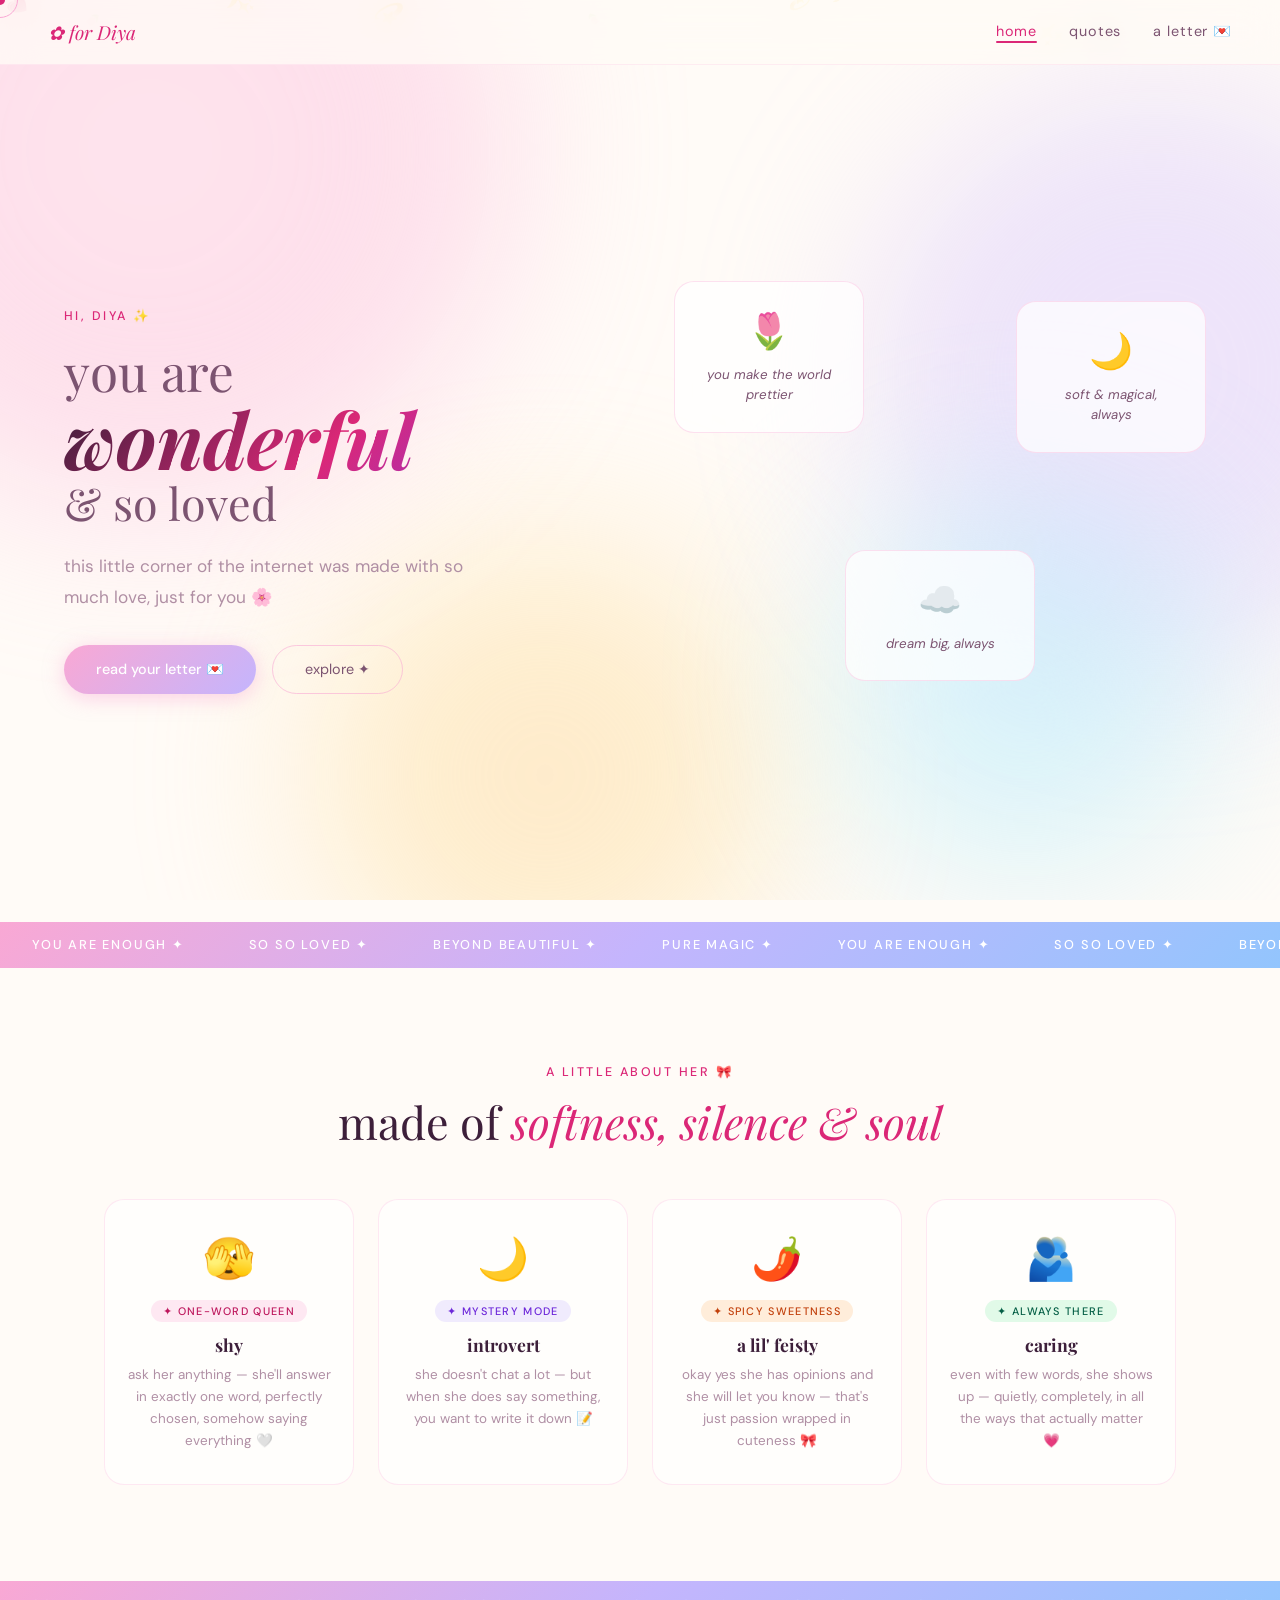
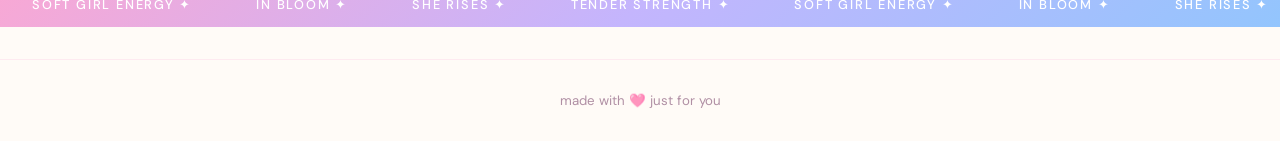
==== index.html @ e3a72756 "rename to index.html" ====
<!DOCTYPE html>
<html lang="en">
<head>
<meta charset="UTF-8"/>
<meta name="viewport" content="width=device-width,initial-scale=1"/>
<link href="https://fonts.googleapis.com/css2?family=Playfair+Display:ital,wght@0,400;0,700;1,400;1,700&family=DM+Sans:wght@300;400;500&family=Caveat:wght@400;600;700&display=swap" rel="stylesheet"/>
<style>
*,*::before,*::after{box-sizing:border-box;margin:0;padding:0}
:root{
  --pink:#f9a8d4;--pink-d:#db2777;--lav:#c4b5fd;--lav-d:#7c3aed;
  --peach:#fed7aa;--cream:#fffbf7;--text:#3d1f3a;--mid:#7c5471;--soft:#b08fa4;
  --ff-display:'Playfair Display',serif;--ff-body:'DM Sans',sans-serif;--ff-hand:'Caveat',cursive;
}
html{scroll-behavior:smooth}
body{font-family:var(--ff-body);background:var(--cream);color:var(--text);overflow-x:hidden;cursor:none;min-height:100vh}
#cursor-dot{width:10px;height:10px;border-radius:50%;background:var(--pink-d);position:fixed;pointer-events:none;z-index:9999;transform:translate(-50%,-50%)}
#cursor-ring{width:36px;height:36px;border-radius:50%;border:1.5px solid var(--pink);position:fixed;pointer-events:none;z-index:9998;transform:translate(-50%,-50%);transition:all .12s ease}
.bg{position:fixed;inset:0;z-index:0;overflow:hidden;pointer-events:none}
.blob{position:absolute;border-radius:50%;filter:blur(90px);opacity:.5;animation:blobMove 14s ease-in-out infinite alternate}
.b1{width:700px;height:700px;background:radial-gradient(#ffd6e7,#f9a8d4);top:-200px;left:-200px}
.b2{width:550px;height:550px;background:radial-gradient(#e9d8fd,#c4b5fd);top:100px;right:-150px;animation-delay:-5s}
.b3{width:450px;height:450px;background:radial-gradient(#fed7aa,#fde68a);bottom:-100px;left:25%;animation-delay:-9s}
.b4{width:380px;height:380px;background:radial-gradient(#bae6fd,#a5f3fc);top:55%;right:5%;animation-delay:-3s}
@keyframes blobMove{0%{transform:translate(0,0) scale(1)}50%{transform:translate(35px,-45px) scale(1.06)}100%{transform:translate(-25px,25px) scale(.96)}}
#canvas{position:fixed;inset:0;z-index:1;pointer-events:none}

nav{position:fixed;top:0;left:0;right:0;z-index:100;display:flex;align-items:center;justify-content:space-between;padding:1.2rem 3rem;background:rgba(255,251,247,.78);backdrop-filter:blur(18px);border-bottom:1px solid rgba(249,168,212,.2)}
.nav-logo{font-family:var(--ff-display);font-style:italic;font-size:1.2rem;color:var(--pink-d);cursor:pointer}
.nav-links{display:flex;gap:2rem}
.nav-btn{background:none;border:none;cursor:pointer;font-family:var(--ff-body);font-size:.9rem;color:var(--mid);letter-spacing:.06em;position:relative;padding-bottom:3px;transition:color .3s}
.nav-btn::after{content:'';position:absolute;bottom:0;left:0;width:0;height:1.5px;background:var(--pink-d);border-radius:2px;transition:width .3s ease}
.nav-btn:hover,.nav-btn.active{color:var(--pink-d)}
.nav-btn:hover::after,.nav-btn.active::after{width:100%}

.page{display:none;position:relative;z-index:10;min-height:100vh;padding-top:5rem}
.page.show{display:block;animation:pageIn .6s cubic-bezier(.22,1,.36,1) both}
@keyframes pageIn{from{opacity:0;transform:translateY(28px)}to{opacity:1;transform:translateY(0)}}

/* ── HOME ── */
.hero{max-width:1300px;margin:0 auto;padding:5rem 4rem 3rem;display:grid;grid-template-columns:1fr 1fr;gap:3rem;align-items:center;min-height:90vh}
.eyebrow{font-size:.78rem;font-weight:500;letter-spacing:.2em;text-transform:uppercase;color:var(--pink-d);margin-bottom:1.2rem}
.hero-title{font-family:var(--ff-display);line-height:1.06;margin-bottom:1.5rem}
.ht1{font-size:clamp(2rem,4vw,3.5rem);font-weight:400;color:var(--mid);display:block}
.ht2{font-size:clamp(3rem,6vw,5.5rem);font-weight:700;font-style:italic;background:linear-gradient(135deg,#3d1f3a,#db2777,#7c3aed);-webkit-background-clip:text;-webkit-text-fill-color:transparent;background-clip:text;display:block}
.ht3{font-size:clamp(1.8rem,3.5vw,3rem);font-weight:400;color:var(--mid);display:block}
.hero-sub{font-size:1.08rem;color:var(--soft);line-height:1.8;max-width:420px;margin-bottom:2rem}
.hero-btns{display:flex;gap:1rem;flex-wrap:wrap}
.btn-p{display:inline-flex;align-items:center;gap:.5rem;padding:.9rem 2rem;background:linear-gradient(135deg,var(--pink),var(--lav));color:#fff;border:none;border-radius:50px;font-size:.9rem;font-weight:500;cursor:pointer;transition:transform .3s,box-shadow .3s;box-shadow:0 4px 20px rgba(249,168,212,.5);font-family:var(--ff-body)}
.btn-p:hover{transform:translateY(-3px);box-shadow:0 8px 30px rgba(249,168,212,.6)}
.btn-g{display:inline-flex;align-items:center;gap:.5rem;padding:.9rem 2rem;background:none;border:1.5px solid rgba(249,168,212,.6);color:var(--mid);border-radius:50px;font-size:.9rem;cursor:pointer;transition:all .3s;font-family:var(--ff-body)}
.btn-g:hover{border-color:var(--pink-d);color:var(--pink-d);transform:translateY(-2px)}
.deco-side{position:relative;height:500px}
.deco-card{position:absolute;background:rgba(255,255,255,.72);backdrop-filter:blur(14px);border:1px solid rgba(249,168,212,.35);border-radius:20px;padding:1.6rem 1.8rem;width:190px;text-align:center}
.deco-card .emoji{font-size:2.2rem;display:block;margin-bottom:.7rem}
.deco-card p{font-size:.83rem;color:var(--mid);line-height:1.55;font-style:italic}
.dc1{top:30px;left:10px;animation:bob1 7s ease-in-out infinite}
.dc2{top:50px;right:10px;animation:bob2 8s ease-in-out infinite}
.dc3{bottom:70px;left:50%;transform:translateX(-50%);animation:bob3 6s ease-in-out infinite}
@keyframes bob1{0%,100%{transform:rotate(-5deg) translateY(0)}50%{transform:rotate(-5deg) translateY(-14px)}}
@keyframes bob2{0%,100%{transform:rotate(4deg) translateY(0)}50%{transform:rotate(4deg) translateY(-10px)}}
@keyframes bob3{0%,100%{transform:translateX(-50%) rotate(-2deg) translateY(0)}50%{transform:translateX(-50%) rotate(-2deg) translateY(-12px)}}

/* ── TRAITS ── */
.traits-wrap{max-width:1200px;margin:0 auto;padding:4rem}
.sec-label{font-size:.78rem;font-weight:500;letter-spacing:.2em;text-transform:uppercase;color:var(--pink-d);margin-bottom:.8rem;text-align:center}
.sec-title{font-family:var(--ff-display);font-size:clamp(1.8rem,3.5vw,2.8rem);font-weight:400;color:var(--text);text-align:center;margin-bottom:3rem;line-height:1.3}
.sec-title em{font-style:italic;color:var(--pink-d)}
.traits{display:grid;grid-template-columns:repeat(4,1fr);gap:1.5rem}
.trait{background:rgba(255,255,255,.65);backdrop-filter:blur(10px);border:1px solid rgba(249,168,212,.25);border-radius:20px;padding:2rem 1.4rem;text-align:center;transition:transform .35s cubic-bezier(.34,1.56,.64,1),box-shadow .35s;position:relative;overflow:hidden}
.trait:hover{transform:translateY(-10px) scale(1.02);box-shadow:0 16px 40px rgba(249,168,212,.22)}
.trait::before{content:'';position:absolute;inset:0;opacity:0;transition:opacity .4s;border-radius:20px}
.trait:nth-child(1)::before{background:linear-gradient(135deg,rgba(255,214,231,.5),rgba(249,168,212,.2))}
.trait:nth-child(2)::before{background:linear-gradient(135deg,rgba(233,216,253,.5),rgba(196,181,253,.2))}
.trait:nth-child(3)::before{background:linear-gradient(135deg,rgba(254,215,170,.5),rgba(253,186,116,.2))}
.trait:nth-child(4)::before{background:linear-gradient(135deg,rgba(187,247,208,.5),rgba(134,239,172,.2))}
.trait:hover::before{opacity:1}
.trait-em{font-size:2.6rem;margin-bottom:.8rem;display:block;animation:wiggle 5s ease-in-out infinite}
.trait:nth-child(2) .trait-em{animation-delay:1s}.trait:nth-child(3) .trait-em{animation-delay:2s}.trait:nth-child(4) .trait-em{animation-delay:3s}
@keyframes wiggle{0%,85%,100%{transform:rotate(0)}90%{transform:rotate(15deg)}95%{transform:rotate(-10deg)}}
.trait-tag{display:inline-block;font-size:.68rem;font-weight:500;letter-spacing:.12em;text-transform:uppercase;padding:.25rem .75rem;border-radius:50px;margin-bottom:.7rem}
.trait:nth-child(1) .trait-tag{background:rgba(249,168,212,.25);color:#be185d}
.trait:nth-child(2) .trait-tag{background:rgba(196,181,253,.25);color:#6d28d9}
.trait:nth-child(3) .trait-tag{background:rgba(253,186,116,.25);color:#c2410c}
.trait:nth-child(4) .trait-tag{background:rgba(134,239,172,.25);color:#065f46}
.trait h3{font-family:var(--ff-display);font-size:1.1rem;font-weight:700;color:var(--text);margin-bottom:.5rem}
.trait p{font-size:.84rem;color:var(--soft);line-height:1.65}
.trait:nth-child(3):hover{box-shadow:0 16px 40px rgba(251,146,60,.25)}
.trait:nth-child(3) .trait-em{animation:spicy 3s ease-in-out infinite}
@keyframes spicy{0%,100%{transform:rotate(0) scale(1)}25%{transform:rotate(-8deg) scale(1.1)}50%{transform:rotate(8deg) scale(1.15)}75%{transform:rotate(-5deg) scale(1.08)}}
.trait-tooltip{position:absolute;top:-48px;left:50%;transform:translateX(-50%);background:#fff;border:1px solid rgba(251,146,60,.4);color:#c2410c;font-size:.75rem;padding:.4rem .8rem;border-radius:10px;white-space:nowrap;opacity:0;pointer-events:none;transition:opacity .3s,top .3s;box-shadow:0 4px 12px rgba(0,0,0,.08);font-family:var(--ff-hand);font-size:.95rem}
.trait-tooltip::after{content:'';position:absolute;bottom:-6px;left:50%;transform:translateX(-50%);width:10px;height:10px;background:#fff;border-right:1px solid rgba(251,146,60,.4);border-bottom:1px solid rgba(251,146,60,.4);rotate:45deg}
.trait:nth-child(3):hover .trait-tooltip{opacity:1;top:-52px}

/* ── MARQUEE ── */
.marquee{background:linear-gradient(135deg,var(--pink),var(--lav),#93c5fd);padding:.9rem 0;overflow:hidden;margin:2rem 0}
.marquee-track{display:flex;width:max-content;animation:scroll 22s linear infinite}
.marquee.rev .marquee-track{animation:scrollRev 24s linear infinite}
.marquee-track span{padding:0 2rem;font-size:.8rem;font-weight:500;letter-spacing:.14em;text-transform:uppercase;color:#fff;white-space:nowrap}
@keyframes scroll{from{transform:translateX(0)}to{transform:translateX(-50%)}}
@keyframes scrollRev{from{transform:translateX(-50%)}to{transform:translateX(0)}}

/* ── QUOTES ── */
.q-wrap{max-width:1300px;margin:0 auto;padding:5rem 3rem}
.q-grid{display:grid;grid-template-columns:repeat(3,1fr);gap:1.5rem;margin-top:1rem}
.qcard{position:relative;padding:2.5rem 2rem 2rem;border-radius:20px;border:1px solid rgba(255,255,255,.5);backdrop-filter:blur(8px);transition:transform .35s cubic-bezier(.34,1.56,.64,1),box-shadow .3s;overflow:hidden;cursor:default}
.qcard:hover{transform:translateY(-8px) rotate(.5deg);box-shadow:0 20px 50px rgba(0,0,0,.08)}
.qc-span2{grid-column:span 2}
.qc-pink{background:rgba(255,214,231,.65)}.qc-lav{background:rgba(233,216,253,.65)}.qc-peach{background:rgba(254,215,170,.65)}.qc-mint{background:rgba(187,247,208,.55)}.qc-sky{background:rgba(186,230,253,.55)}
.qmark{font-family:var(--ff-display);font-size:7rem;color:rgba(219,39,119,.12);line-height:.5;display:block;margin-bottom:.4rem;font-weight:700}
.qcard blockquote{font-family:'Playfair Display',serif;font-size:1.02rem;color:var(--text);line-height:1.75;margin-bottom:1rem;font-style:italic}
.qcard cite{font-size:.78rem;color:var(--soft);font-style:normal;letter-spacing:.04em}
.qdeco{position:absolute;bottom:1rem;right:1.2rem;font-size:1.4rem;opacity:.6}
.qcard-reveal{opacity:0;transform:translateY(20px);transition:opacity .5s ease,transform .5s ease}
.qcard-reveal.in{opacity:1;transform:translateY(0)}

/* ── LETTER PAGE ── */
.letter-page-wrap{
  max-width:760px;margin:0 auto;
  padding:4rem 2rem 6rem;
  display:flex;flex-direction:column;align-items:center;gap:2rem;
}
.letter-page-wrap .page-eyebrow{font-size:.78rem;font-weight:500;letter-spacing:.2em;text-transform:uppercase;color:var(--pink-d);text-align:center}
.letter-page-wrap .page-title{font-family:var(--ff-display);font-size:clamp(2rem,4vw,3rem);font-weight:400;text-align:center;line-height:1.2;margin-bottom:.3rem}
.letter-page-wrap .page-title em{font-style:italic;color:var(--pink-d)}
.letter-page-wrap .page-sub{font-size:.92rem;color:var(--soft);text-align:center}

/* envelope */
.envelope{width:min(400px,90vw);height:260px;position:relative;cursor:pointer;transition:transform .3s;flex-shrink:0}
.envelope:hover{transform:scale(1.03)}
.env-body{width:100%;height:100%;background:linear-gradient(150deg,#ffd6e7,#e9d8fd);border-radius:24px;border:1.5px solid rgba(249,168,212,.5);display:flex;align-items:center;justify-content:center;flex-direction:column;position:relative;overflow:hidden;box-shadow:0 20px 60px rgba(219,39,119,.12)}
.env-flap{position:absolute;top:0;left:0;right:0;height:130px;background:linear-gradient(155deg,#ffb3d1,#c4b5fd);clip-path:polygon(0 0,100% 0,50% 100%);display:flex;align-items:flex-start;justify-content:center;padding-top:16px}
.env-flap span{font-size:2.5rem}
.env-seal{width:52px;height:52px;border-radius:50%;background:linear-gradient(135deg,var(--pink-d),var(--lav));display:flex;align-items:center;justify-content:center;font-size:1.5rem;margin-top:3rem;box-shadow:0 4px 16px rgba(219,39,119,.3);animation:heartbeat 2s ease-in-out infinite}
@keyframes heartbeat{0%,100%{transform:scale(1)}50%{transform:scale(1.12)}}
.env-hint{font-family:var(--ff-hand);font-size:1.3rem;color:var(--mid);margin-top:.7rem;animation:blink 2s ease-in-out infinite}
@keyframes blink{0%,100%{opacity:1}50%{opacity:.35}}
.envelope.open{animation:envOpen .8s cubic-bezier(.36,.07,.19,.97) forwards}
@keyframes envOpen{0%{transform:scale(1)}40%{transform:scale(1.06) rotate(-2deg)}100%{transform:scale(0) rotate(12deg);opacity:0}}

/* letter paper */
.letter-paper{
  display:none;width:100%;
  background:rgba(255,255,255,.92);backdrop-filter:blur(16px);
  border:1px solid rgba(249,168,212,.28);border-radius:32px;
  padding:3.5rem 3.8rem;
  box-shadow:0 30px 80px rgba(219,39,119,.11);
  position:relative;overflow:hidden;
}
.letter-paper::before{content:'';position:absolute;inset:0;border-radius:32px;background:repeating-linear-gradient(transparent,transparent 31px,rgba(249,168,212,.07) 32px);pointer-events:none}
.letter-paper.show{display:block;animation:paperReveal .9s cubic-bezier(.22,1,.36,1) both}
@keyframes paperReveal{from{opacity:0;transform:translateY(55px) scale(.94)}to{opacity:1;transform:translateY(0) scale(1)}}
.ltr-head{display:flex;align-items:center;justify-content:space-between;margin-bottom:2rem;padding-bottom:1.5rem;border-bottom:1px dashed rgba(249,168,212,.4)}
.stamp{width:52px;height:52px;border-radius:10px;background:rgba(255,214,231,.6);border:1.5px solid rgba(249,168,212,.4);display:flex;align-items:center;justify-content:center;font-size:1.7rem;animation:heartbeat 2.5s ease-in-out infinite}
.ltr-date{font-family:var(--ff-hand);font-size:1rem;color:var(--soft)}
.ltr-greeting{font-family:var(--ff-hand);font-size:2.2rem;font-weight:700;color:var(--pink-d);margin-bottom:1.8rem;display:block;animation:fadeSlide .6s ease both .3s}
@keyframes fadeSlide{from{opacity:0;transform:translateX(-12px)}to{opacity:1;transform:translateX(0)}}
.ltr-p{font-family:var(--ff-display);font-size:1.02rem;line-height:1.95;color:var(--text);margin-bottom:1.4rem;opacity:0;transform:translateY(14px);transition:opacity .6s ease,transform .6s ease}
.ltr-p.in{opacity:1;transform:translateY(0)}
.ltr-p em{font-style:italic;color:var(--pink-d)}
.ltr-highlight{background:linear-gradient(135deg,rgba(255,214,231,.55),rgba(233,216,253,.45));border-left:3px solid var(--pink-d);border-radius:0 16px 16px 0;padding:1.2rem 1.6rem;margin:1.8rem 0;font-family:var(--ff-hand);font-size:1.3rem;line-height:1.65;color:var(--mid);opacity:0;transform:translateX(-16px);transition:opacity .7s ease,transform .7s ease}
.ltr-highlight.in{opacity:1;transform:translateX(0)}
.ltr-sign{font-family:var(--ff-hand);font-size:1.7rem;color:var(--pink-d);margin-top:1.5rem;display:block;opacity:0;transition:opacity .8s ease}
.ltr-sign.in{opacity:1}
.ltr-foot{display:flex;justify-content:center;gap:1.5rem;margin-top:1.8rem;padding-top:1.5rem;border-top:1px dashed rgba(249,168,212,.4);font-size:1.4rem;opacity:0;transition:opacity .5s ease}
.ltr-foot.in{opacity:1}
.ltr-foot span{animation:wiggle 5s ease-in-out infinite}
.ltr-foot span:nth-child(2){animation-delay:.7s}.ltr-foot span:nth-child(3){animation-delay:1.4s}.ltr-foot span:nth-child(4){animation-delay:2.1s}

.copy-bar{display:flex;justify-content:center;margin-top:1.5rem;gap:1rem;flex-wrap:wrap;opacity:0;transition:opacity .5s ease}
.copy-bar.in{opacity:1}
.copy-btn{padding:.75rem 1.8rem;border-radius:50px;border:none;cursor:pointer;font-family:var(--ff-body);font-size:.85rem;font-weight:500;transition:transform .3s,box-shadow .3s}
.copy-btn.primary{background:linear-gradient(135deg,var(--pink),var(--lav));color:#fff;box-shadow:0 4px 18px rgba(249,168,212,.45)}
.copy-btn.primary:hover{transform:translateY(-2px);box-shadow:0 8px 26px rgba(249,168,212,.55)}
.copy-btn.ghost{background:none;border:1.5px solid rgba(249,168,212,.6);color:var(--mid)}
.copy-btn.ghost:hover{border-color:var(--pink-d);color:var(--pink-d);transform:translateY(-2px)}

.toast{position:fixed;bottom:2rem;left:50%;transform:translateX(-50%) translateY(20px);background:linear-gradient(135deg,var(--pink-d),var(--lav));color:#fff;padding:.75rem 1.8rem;border-radius:50px;font-size:.85rem;font-weight:500;opacity:0;pointer-events:none;transition:all .4s cubic-bezier(.22,1,.36,1);z-index:999;font-family:var(--ff-body)}
.toast.show{opacity:1;transform:translateX(-50%) translateY(0)}

footer{position:relative;z-index:10;text-align:center;padding:2rem;font-size:.83rem;color:var(--soft);border-top:1px solid rgba(249,168,212,.2)}

@media(max-width:900px){
  nav{padding:1rem 1.5rem}.nav-links{gap:1rem}
  .hero{grid-template-columns:1fr;padding:4rem 2rem 2rem;text-align:center}.deco-side{display:none}.hero-btns{justify-content:center}.hero-sub{margin:0 auto}
  .traits{grid-template-columns:repeat(2,1fr)}.traits-wrap{padding:3rem 1.5rem}
  .q-wrap{padding:3rem 1.5rem}.q-grid{grid-template-columns:1fr}.qc-span2{grid-column:span 1}
  .letter-page-wrap{padding:3rem 1rem 4rem}
  .letter-paper{padding:2rem 1.5rem}.ltr-greeting{font-size:1.8rem}.ltr-p{font-size:.95rem}.ltr-highlight{font-size:1.1rem}
}
</style>
</head>
<body>
<div id="cursor-dot"></div>
<div id="cursor-ring"></div>
<div class="bg"><div class="blob b1"></div><div class="blob b2"></div><div class="blob b3"></div><div class="blob b4"></div></div>
<canvas id="canvas"></canvas>

<nav>
  <div class="nav-logo" onclick="goTo('home')">✿ for Diya</div>
  <div class="nav-links">
    <button class="nav-btn active" id="nb-home"   onclick="goTo('home')">home</button>
    <button class="nav-btn"        id="nb-quotes" onclick="goTo('quotes')">quotes</button>
    <button class="nav-btn"        id="nb-letter" onclick="goTo('letter')">a letter 💌</button>
  </div>
</nav>

<!-- ══ HOME ══ -->
<div class="page show" id="page-home">
  <section class="hero">
    <div class="hero-inner">
      <p class="eyebrow">hi, Diya ✨</p>
      <h1 class="hero-title">
        <span class="ht1">you are</span>
        <span class="ht2">wonderful</span>
        <span class="ht3">&amp; so loved</span>
      </h1>
      <p class="hero-sub">this little corner of the internet was made with so much love, just for you 🌸</p>
      <div class="hero-btns">
        <button class="btn-p" onclick="goTo('letter')">read your letter 💌</button>
        <button class="btn-g" onclick="goTo('quotes')">explore ✦</button>
      </div>
    </div>
    <div class="deco-side">
      <div class="deco-card dc1"><span class="emoji">🌷</span><p>you make the world prettier</p></div>
      <div class="deco-card dc2"><span class="emoji">🌙</span><p>soft & magical, always</p></div>
      <div class="deco-card dc3"><span class="emoji">☁️</span><p>dream big, always</p></div>
    </div>
  </section>

  <div class="marquee">
    <div class="marquee-track">
      <span>you are enough ✦</span><span>so so loved ✦</span><span>beyond beautiful ✦</span><span>pure magic ✦</span><span>you are enough ✦</span><span>so so loved ✦</span><span>beyond beautiful ✦</span><span>pure magic ✦</span><span>you are enough ✦</span><span>so so loved ✦</span><span>beyond beautiful ✦</span><span>pure magic ✦</span>
    </div>
  </div>

  <div class="traits-wrap">
    <p class="sec-label">a little about her 🎀</p>
    <h2 class="sec-title">made of <em>softness, silence & soul</em></h2>
    <div class="traits">
      <div class="trait"><span class="trait-em">🫣</span><div class="trait-tag">✦ one-word queen</div><h3>shy</h3><p>ask her anything — she'll answer in exactly one word, perfectly chosen, somehow saying everything 🤍</p></div>
      <div class="trait"><span class="trait-em">🌙</span><div class="trait-tag">✦ mystery mode</div><h3>introvert</h3><p>she doesn't chat a lot — but when she does say something, you want to write it down 📝</p></div>
      <div class="trait">
        <div class="trait-tooltip">she's not mad, she's passionate 🌶️</div>
        <span class="trait-em">🌶️</span><div class="trait-tag">✦ spicy sweetness</div><h3>a lil' feisty</h3><p>okay yes she has opinions and she will let you know — that's just passion wrapped in cuteness 🎀</p>
      </div>
      <div class="trait"><span class="trait-em">🫂</span><div class="trait-tag">✦ always there</div><h3>caring</h3><p>even with few words, she shows up — quietly, completely, in all the ways that actually matter 💗</p></div>
    </div>
  </div>

  <div class="marquee rev">
    <div class="marquee-track">
      <span>soft girl energy ✦</span><span>in bloom ✦</span><span>she rises ✦</span><span>tender strength ✦</span><span>soft girl energy ✦</span><span>in bloom ✦</span><span>she rises ✦</span><span>tender strength ✦</span><span>soft girl energy ✦</span><span>in bloom ✦</span><span>she rises ✦</span><span>tender strength ✦</span>
    </div>
  </div>
  <footer>made with 🩷 just for you</footer>
</div>

<!-- ══ QUOTES ══ -->
<div class="page" id="page-quotes">
  <div class="q-wrap">
    <p class="eyebrow" style="text-align:center">words that feel like a hug</p>
    <h1 class="sec-title" style="margin-bottom:.5rem">little <em>reminders</em> for you 🌷</h1>
    <p style="text-align:center;color:var(--soft);font-size:1rem;margin-bottom:3rem">for when you need a soft nudge that everything will be okay</p>
    <div class="q-grid">
      <div class="qcard qc-span2 qc-pink qcard-reveal"><span class="qmark">"</span><blockquote>You yourself, as much as anybody in the entire universe, deserve your love and affection.</blockquote><cite>— Buddha</cite><div class="qdeco">🌸</div></div>
      <div class="qcard qc-lav qcard-reveal"><span class="qmark">"</span><blockquote>She is clothed in strength and dignity, and she laughs without fear of the future.</blockquote><cite>— Proverbs 31:25</cite><div class="qdeco">✨</div></div>
      <div class="qcard qc-peach qcard-reveal"><span class="qmark">"</span><blockquote>You are allowed to be both a masterpiece and a work in progress simultaneously.</blockquote><cite>— Sophia Bush</cite><div class="qdeco">🦋</div></div>
      <div class="qcard qc-mint qcard-reveal"><span class="qmark">"</span><blockquote>She remembered who she was and the game changed.</blockquote><cite>— Lalah Delia</cite><div class="qdeco">🌿</div></div>
      <div class="qcard qc-span2 qc-sky qcard-reveal"><span class="qmark">"</span><blockquote>You are not a drop in the ocean. You are the entire ocean in a drop.</blockquote><cite>— Rumi</cite><div class="qdeco">🌊</div></div>
      <div class="qcard qc-lav qcard-reveal"><span class="qmark">"</span><blockquote>Bloom where you are planted — the world needs your particular magic.</blockquote><cite>— Mary Engelbreit</cite><div class="qdeco">🌷</div></div>
      <div class="qcard qc-pink qcard-reveal"><span class="qmark">"</span><blockquote>The most beautiful thing you can wear is confidence.</blockquote><cite>— Blake Lively</cite><div class="qdeco">💫</div></div>
      <div class="qcard qc-peach qcard-reveal"><span class="qmark">"</span><blockquote>She is rare. She is fire. She is everything.</blockquote><cite>— r.h. Sin</cite><div class="qdeco">🔥</div></div>
    </div>
  </div>
  <footer>made with 🩷 just for you</footer>
</div>

<!-- ══ LETTER ══ -->
<div class="page" id="page-letter">
  <div class="letter-page-wrap">
    <p class="page-eyebrow">sealed with love 💌</p>
    <h1 class="page-title">a letter, <em>just for you</em></h1>
    <p class="page-sub">tap the envelope to open it 🌸</p>

    <!-- envelope resets every time you visit this page -->
    <div class="envelope" id="env" onclick="openLetter()">
      <div class="env-body">
        <div class="env-flap"><span>💌</span></div>
        <div class="env-seal">🩷</div>
        <p class="env-hint">tap to open</p>
      </div>
    </div>

    <!-- THE NEW LETTER — Diya message -->
    <div class="letter-paper" id="ltr">
      <div class="ltr-head">
        <div class="stamp">🌸</div>
        <div class="ltr-date">a little something, just for you</div>
      </div>

      <span class="ltr-greeting">Hey Diya, 🌷</span>

      <div class="ltr-body">
        <p class="ltr-p">I'll be honest — I've been sitting with these thoughts for a while now, not really knowing how to say them, or even if I should. But I figured some things are worth the nerve it takes to say them. So here I am.</p>

        <p class="ltr-p">You're genuinely one of the cutest people I've come across — and I don't mean that lightly. There's something about the way you are, <em>quietly, effortlessly yourself</em>, that I find really hard to ignore.</p>

        <div class="ltr-highlight">I know we haven't talked much. But that's exactly the thing — I want to change that.</div>

        <p class="ltr-p">I want to know what makes you laugh at 2am. What songs you have on repeat right now. What kind of day makes you feel okay again when everything feels heavy. The things you love, the things that get on your nerves, your <em>actual</em> opinions — not just "okay" and "hmm."</p>

        <p class="ltr-p">I think there's so much more to you than what I've gotten to see, and honestly? I'd love the chance to see it. Not in a hurry. Not with pressure. Just — <em>real conversations. The kind that last longer than a few messages.</em></p>

        <div class="ltr-highlight">Instead of short replies, what if we tried something different — long talks, late nights, sharing reels at midnight, actual thoughts instead of one-word answers? I have a feeling it'd be really good. 🌙</div>

        <p class="ltr-p">And if I can ask just one thing — can we move somewhere we can actually talk properly? Not because Boo is wrong, just because I think we deserve a better space for the kind of conversations I'm hoping we'll have.</p>

        <p class="ltr-p">No pressure. No rush. Just me, putting this out there — <em>genuinely</em> — hoping you feel even a little bit of what I do.</p>

        <span class="ltr-sign" id="ltr-sign"><br></span>
      </div>

      <div class="ltr-foot" id="ltr-foot"><span>🌸</span><span>💫</span><span>🌙</span><span>🦋</span></div>

      <div class="copy-bar" id="copy-bar">
        <button class="copy-btn primary" onclick="copyText()">copy message 📋</button>
        <button class="copy-btn ghost"   onclick="resetLetter()">← reseal envelope</button>
      </div>
    </div>

  </div>
  <footer>made with 🩷 just for you</footer>
</div>

<div class="toast" id="toast">copied to clipboard ✨</div>

<script>
// ── cursor
const dot=document.getElementById('cursor-dot'),ring=document.getElementById('cursor-ring');
let mx=0,my=0,rx=0,ry=0;
document.addEventListener('mousemove',e=>{mx=e.clientX;my=e.clientY;dot.style.left=mx+'px';dot.style.top=my+'px'});
(function animRing(){rx+=(mx-rx)*.12;ry+=(my-ry)*.12;ring.style.left=rx+'px';ring.style.top=ry+'px';requestAnimationFrame(animRing)})();
document.querySelectorAll('button,.envelope,.qcard,.trait').forEach(el=>{
  el.addEventListener('mouseenter',()=>{ring.style.transform='translate(-50%,-50%) scale(1.7)';ring.style.borderColor='#db2777'});
  el.addEventListener('mouseleave',()=>{ring.style.transform='translate(-50%,-50%) scale(1)';ring.style.borderColor='var(--pink)'});
});

// ── particles
const canvas=document.getElementById('canvas'),ctx=canvas.getContext('2d');
canvas.width=window.innerWidth;canvas.height=window.innerHeight;
window.addEventListener('resize',()=>{canvas.width=window.innerWidth;canvas.height=window.innerHeight});
const EMOJIS=['🌸','🌷','✨','💫','🌙','🦋','⭐','💗'];
const particles=[];
function spawnP(){particles.push({x:Math.random()*canvas.width,y:-30,vx:(Math.random()-.5)*1.1,vy:.55+Math.random()*1.1,rot:Math.random()*360,vr:(Math.random()-.5)*2.5,scale:.5+Math.random()*.75,emoji:EMOJIS[Math.floor(Math.random()*EMOJIS.length)],alpha:0,life:0,maxLife:230+Math.random()*110})}
setInterval(spawnP,650);for(let i=0;i<10;i++)spawnP();
function draw(){
  ctx.clearRect(0,0,canvas.width,canvas.height);
  for(let i=particles.length-1;i>=0;i--){
    const p=particles[i];p.x+=p.vx;p.y+=p.vy;p.rot+=p.vr;p.life++;
    if(p.life<20)p.alpha=p.life/20;else if(p.life>p.maxLife-30)p.alpha=Math.max(0,(p.maxLife-p.life)/30);
    ctx.save();ctx.globalAlpha=p.alpha*.62;ctx.translate(p.x,p.y);ctx.rotate(p.rot*Math.PI/180);
    ctx.font=`${19*p.scale}px serif`;ctx.textAlign='center';ctx.textBaseline='middle';ctx.fillText(p.emoji,0,0);
    ctx.restore();
    if(p.life>=p.maxLife||p.y>canvas.height+40)particles.splice(i,1);
  }
  requestAnimationFrame(draw);
}
draw();
document.addEventListener('click',e=>{
  for(let i=0;i<5;i++){const a=Math.random()*Math.PI*2,s=2+Math.random()*4;particles.push({x:e.clientX,y:e.clientY,vx:Math.cos(a)*s,vy:Math.sin(a)*s,rot:0,vr:(Math.random()-.5)*8,scale:.4+Math.random()*.5,emoji:EMOJIS[Math.floor(Math.random()*EMOJIS.length)],alpha:1,life:0,maxLife:55+Math.random()*25})}
});

// ── navigation — KEY FIX: reset letter state on every visit
function goTo(page){
  document.querySelectorAll('.page').forEach(p=>p.classList.remove('show'));
  document.querySelectorAll('.nav-btn').forEach(b=>b.classList.remove('active'));
  document.getElementById('page-'+page).classList.add('show');
  document.getElementById('nb-'+page).classList.add('active');
  window.scrollTo({top:0,behavior:'smooth'});
  if(page==='quotes') initQuoteReveal();
  if(page==='letter') resetLetter(); // always reset so envelope shows fresh
}

function initQuoteReveal(){
  setTimeout(()=>{document.querySelectorAll('.qcard-reveal').forEach((c,i)=>setTimeout(()=>c.classList.add('in'),i*90))},100);
}

// ── letter open
function openLetter(){
  const env=document.getElementById('env'),ltr=document.getElementById('ltr');
  if(env.style.display==='none') return; // already open
  env.classList.add('open');
  // confetti burst
  for(let i=0;i<22;i++){setTimeout(()=>{const a=Math.random()*Math.PI*2,s=3+Math.random()*7,r=env.getBoundingClientRect();particles.push({x:r.left+r.width/2,y:r.top+r.height/2,vx:Math.cos(a)*s,vy:Math.sin(a)*s,rot:0,vr:(Math.random()-.5)*10,scale:.5+Math.random()*.7,emoji:EMOJIS[Math.floor(Math.random()*EMOJIS.length)],alpha:1,life:0,maxLife:90})},i*28)}
  setTimeout(()=>{
    env.style.display='none';
    ltr.classList.add('show');
    // stagger reveals
    const els=[...document.querySelectorAll('#ltr .ltr-p, #ltr .ltr-highlight')];
    els.forEach((el,i)=>setTimeout(()=>el.classList.add('in'),300+i*170));
    const base=300+els.length*170;
    setTimeout(()=>document.getElementById('ltr-sign').classList.add('in'),base+200);
    setTimeout(()=>document.getElementById('ltr-foot').classList.add('in'),base+400);
    setTimeout(()=>document.getElementById('copy-bar').classList.add('in'),base+600);
  },860);
}

// ── reset letter back to envelope (also called every time page is visited)
function resetLetter(){
  const env=document.getElementById('env'),ltr=document.getElementById('ltr');
  // hide paper
  ltr.classList.remove('show');ltr.style.display='';
  // reset all animated children
  document.querySelectorAll('#ltr .ltr-p, #ltr .ltr-highlight').forEach(el=>el.classList.remove('in'));
  document.getElementById('ltr-sign').classList.remove('in');
  document.getElementById('ltr-foot').classList.remove('in');
  document.getElementById('copy-bar').classList.remove('in');
  // restore envelope
  env.style.display='';env.classList.remove('open');
}

function copyText(){
  const text=`Hey Diya, 🌷

I'll be honest — I've been sitting with these thoughts for a while now, not really knowing how to say them, or even if I should. But I figured some things are worth the nerve it takes to say them. So here I am.

You're genuinely one of the cutest people I've come across — and I don't mean that lightly. There's something about the way you are, quietly, effortlessly yourself, that I find really hard to ignore.

I know we haven't talked much. But that's exactly the thing — I want to change that.

I want to know what makes you laugh at 2am. What songs you have on repeat right now. What kind of day makes you feel okay again when everything feels heavy. The things you love, the things that get on your nerves, your actual opinions — not just "okay" and "hmm."

I think there's so much more to you than what I've gotten to see, and honestly? I'd love the chance to see it. Not in a hurry. Not with pressure. Just — real conversations. The kind that last longer than a few messages.

Instead of short replies, what if we tried something different — long talks, late nights, sharing reels at midnight, actual thoughts instead of one-word answers? I have a feeling it'd be really good. 🌙

And if I can ask just one thing — can we move somewhere we can actually talk properly? Not because Boo is wrong, just because I think we deserve a better space for the kind of conversations I'm hoping we'll have.

No pressure. No rush. Just me, putting this out there — genuinely — hoping you feel even a little bit of what I do.

Always rooting for you 🩷
— someone who thinks you're really something`;
  navigator.clipboard.writeText(text).then(()=>{
    const t=document.getElementById('toast');t.classList.add('show');
    setTimeout(()=>t.classList.remove('show'),2800);
  });
}
</script>
</body>
</html>
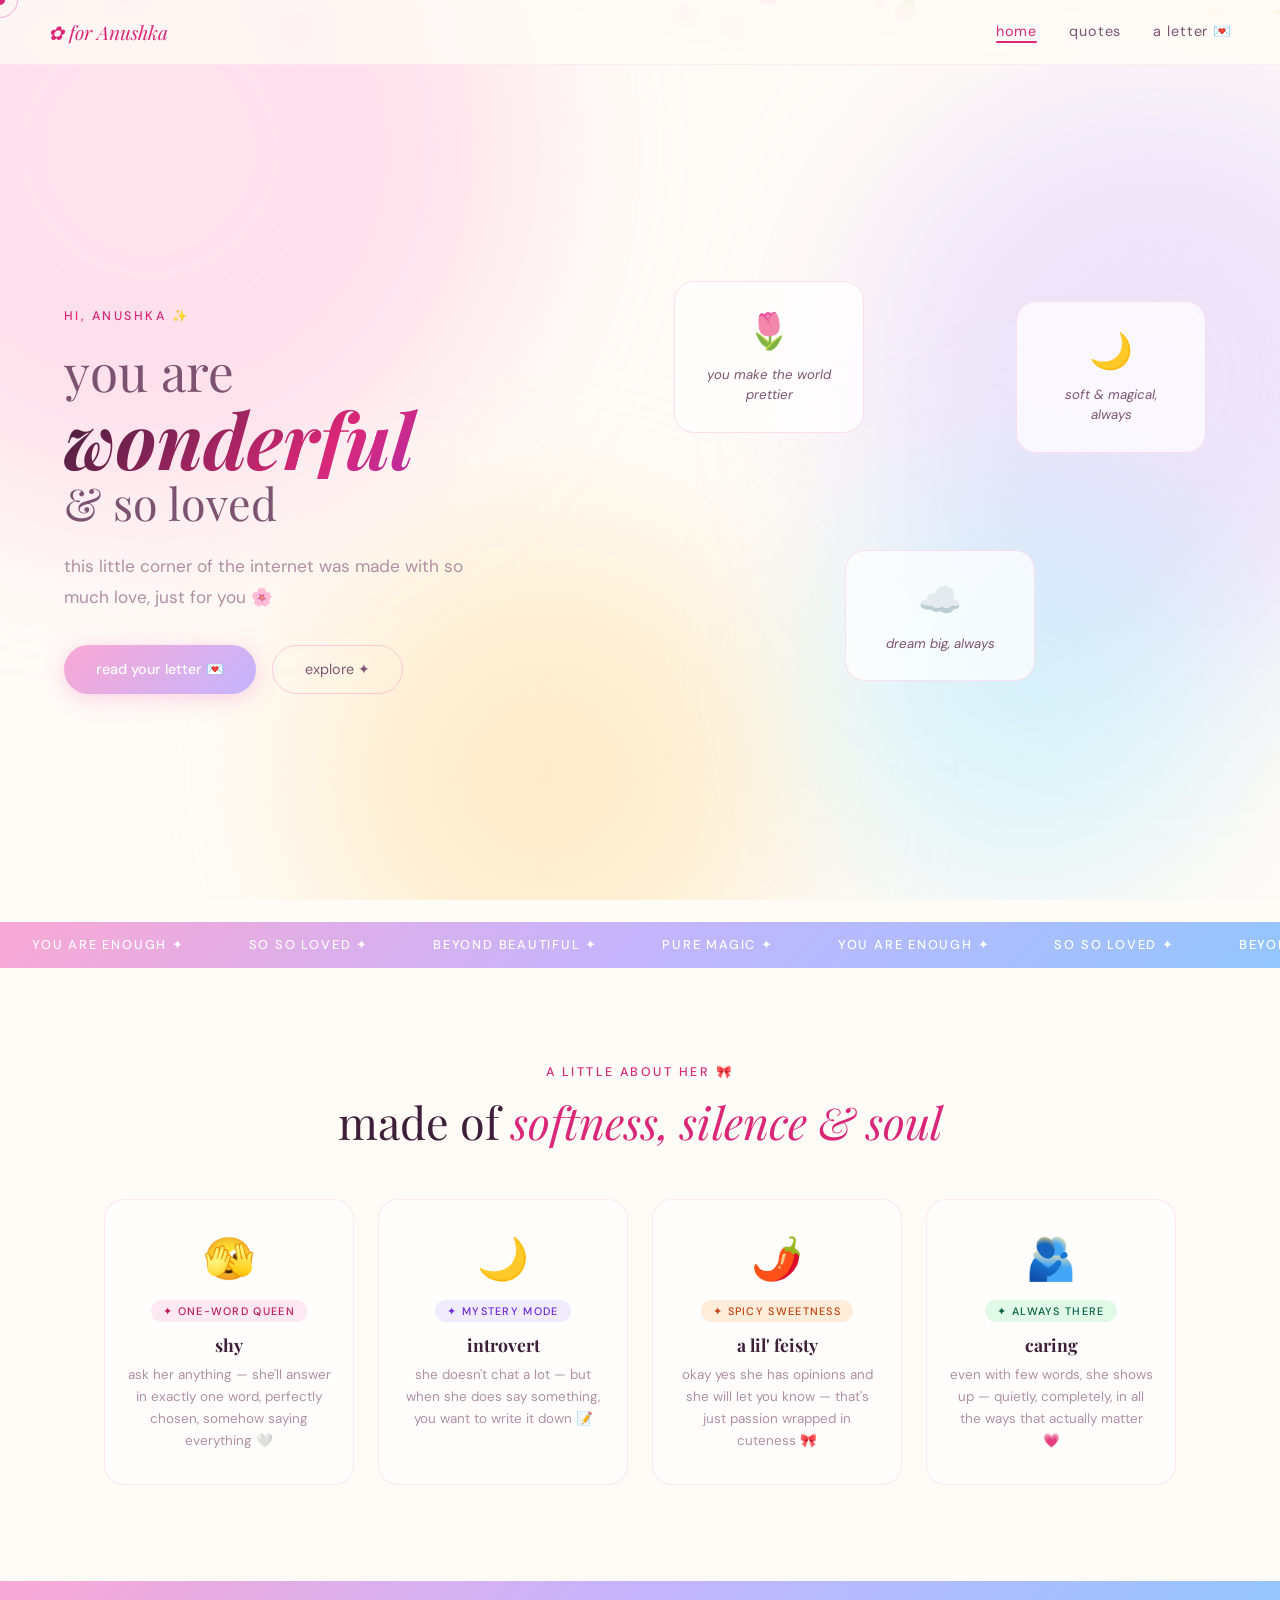
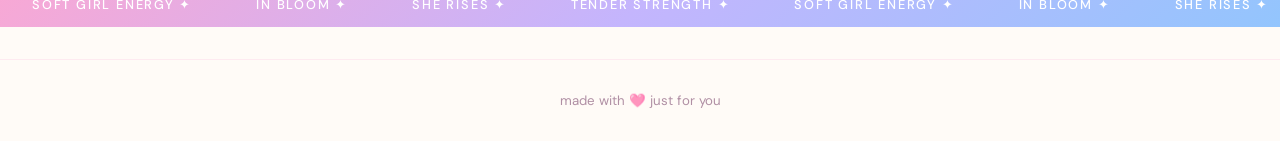
==== commit 39445615: "1" ====
--- a/index.html
+++ b/index.html
@@ -197,7 +197,7 @@
 <canvas id="canvas"></canvas>
 
 <nav>
-  <div class="nav-logo" onclick="goTo('home')">✿ for Diya</div>
+  <div class="nav-logo" onclick="goTo('home')">✿ for Anushka</div>
   <div class="nav-links">
     <button class="nav-btn active" id="nb-home"   onclick="goTo('home')">home</button>
     <button class="nav-btn"        id="nb-quotes" onclick="goTo('quotes')">quotes</button>
@@ -209,7 +209,7 @@
 <div class="page show" id="page-home">
   <section class="hero">
     <div class="hero-inner">
-      <p class="eyebrow">hi, Diya ✨</p>
+      <p class="eyebrow">hi, Anushka ✨</p>
       <h1 class="hero-title">
         <span class="ht1">you are</span>
         <span class="ht2">wonderful</span>
@@ -299,7 +299,7 @@
         <div class="ltr-date">a little something, just for you</div>
       </div>
 
-      <span class="ltr-greeting">Hey Diya, 🌷</span>
+      <span class="ltr-greeting">Hey Anushka, 🌷</span>
 
       <div class="ltr-body">
         <p class="ltr-p">I'll be honest — I've been sitting with these thoughts for a while now, not really knowing how to say them, or even if I should. But I figured some things are worth the nerve it takes to say them. So here I am.</p>
